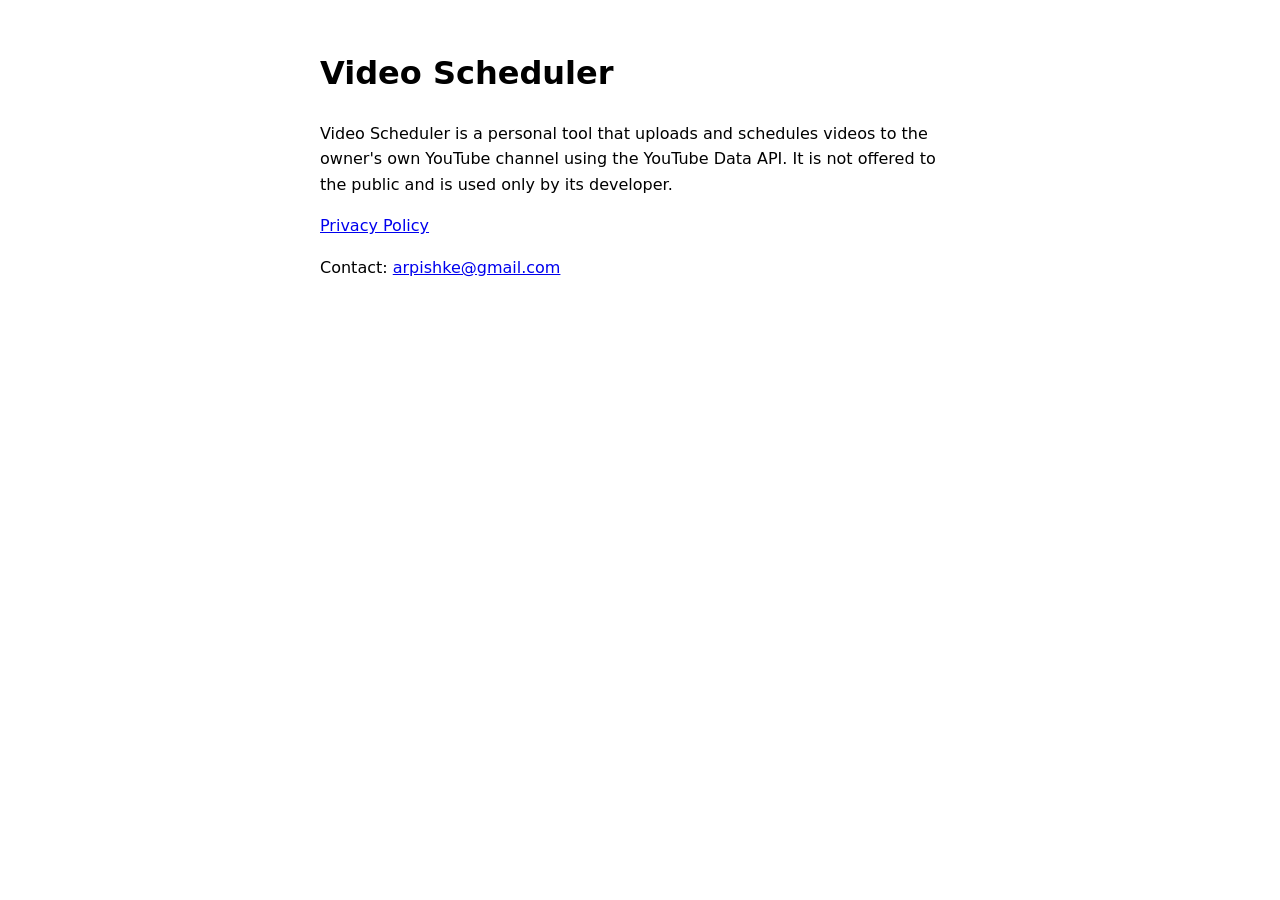
==== index.html @ 2aa082f7 "Add files via upload" ====
<!doctype html>
<html lang="en">
<head>
<meta charset="utf-8">
<meta name="viewport" content="width=device-width, initial-scale=1">
<title>Video Scheduler</title>
<style>body{font-family:system-ui,sans-serif;max-width:640px;margin:48px auto;padding:0 16px;line-height:1.6}</style>
</head>
<body>
<h1>Video Scheduler</h1>
<p>Video Scheduler is a personal tool that uploads and schedules videos to the owner's own YouTube channel using the YouTube Data API. It is not offered to the public and is used only by its developer.</p>
<p><a href="privacy.html">Privacy Policy</a></p>
<p>Contact: <a href="mailto:arpishke@gmail.com">arpishke@gmail.com</a></p>
</body>
</html>
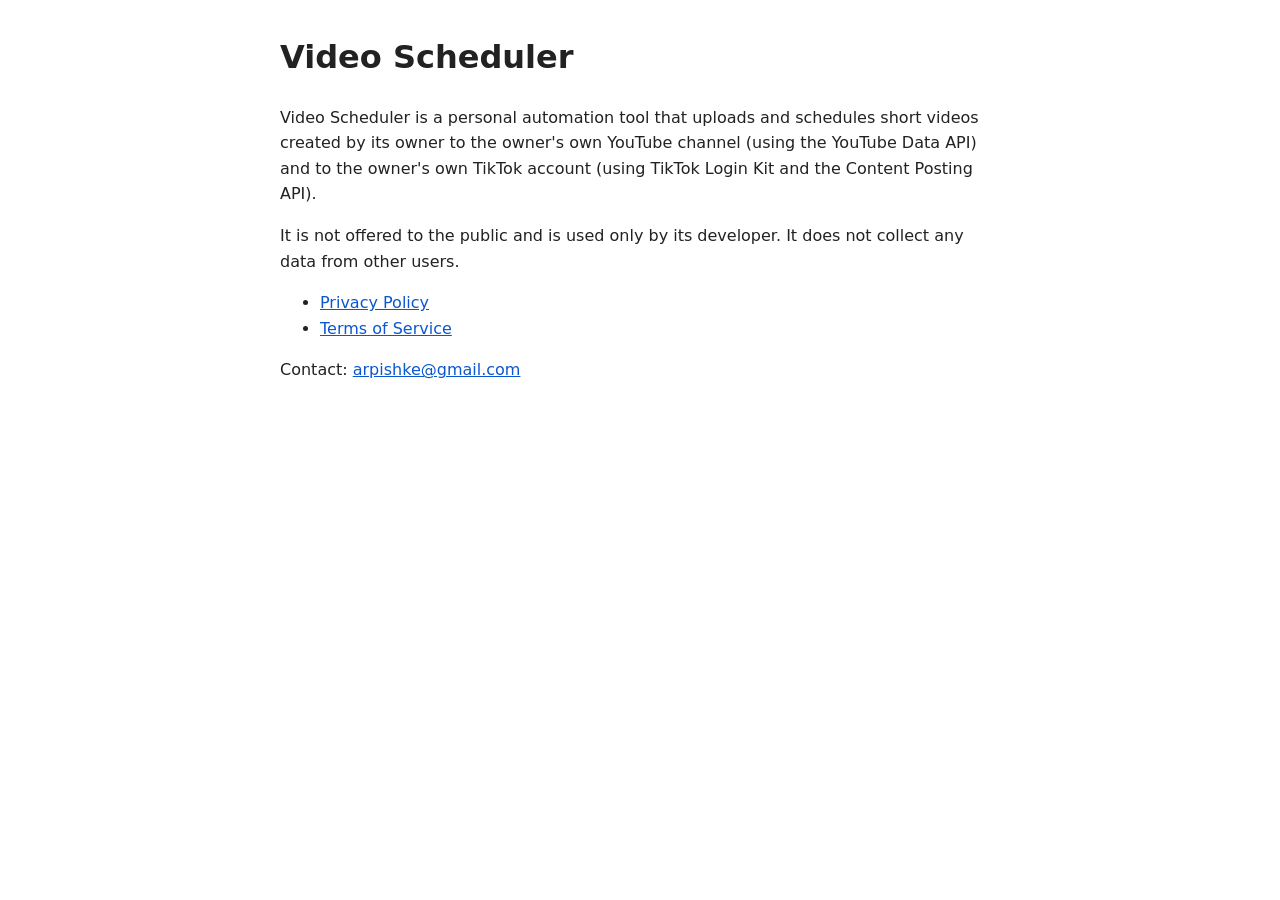
==== commit af4ea032: "Update index.html" ====
--- a/index.html
+++ b/index.html
@@ -1,15 +1,22 @@
-<!doctype html>
+<!DOCTYPE html>
 <html lang="en">
 <head>
 <meta charset="utf-8">
 <meta name="viewport" content="width=device-width, initial-scale=1">
 <title>Video Scheduler</title>
-<style>body{font-family:system-ui,sans-serif;max-width:640px;margin:48px auto;padding:0 16px;line-height:1.6}</style>
+<style>
+  body { font-family: system-ui, sans-serif; max-width: 720px; margin: 2rem auto; padding: 0 1rem; line-height: 1.6; color: #222; }
+  a { color: #0b57d0; }
+</style>
 </head>
 <body>
 <h1>Video Scheduler</h1>
-<p>Video Scheduler is a personal tool that uploads and schedules videos to the owner's own YouTube channel using the YouTube Data API. It is not offered to the public and is used only by its developer.</p>
-<p><a href="privacy.html">Privacy Policy</a></p>
+<p>Video Scheduler is a personal automation tool that uploads and schedules short videos created by its owner to the owner's own YouTube channel (using the YouTube Data API) and to the owner's own TikTok account (using TikTok Login Kit and the Content Posting API).</p>
+<p>It is not offered to the public and is used only by its developer. It does not collect any data from other users.</p>
+<ul>
+  <li><a href="privacy.html">Privacy Policy</a></li>
+  <li><a href="terms.html">Terms of Service</a></li>
+</ul>
 <p>Contact: <a href="mailto:arpishke@gmail.com">arpishke@gmail.com</a></p>
 </body>
 </html>
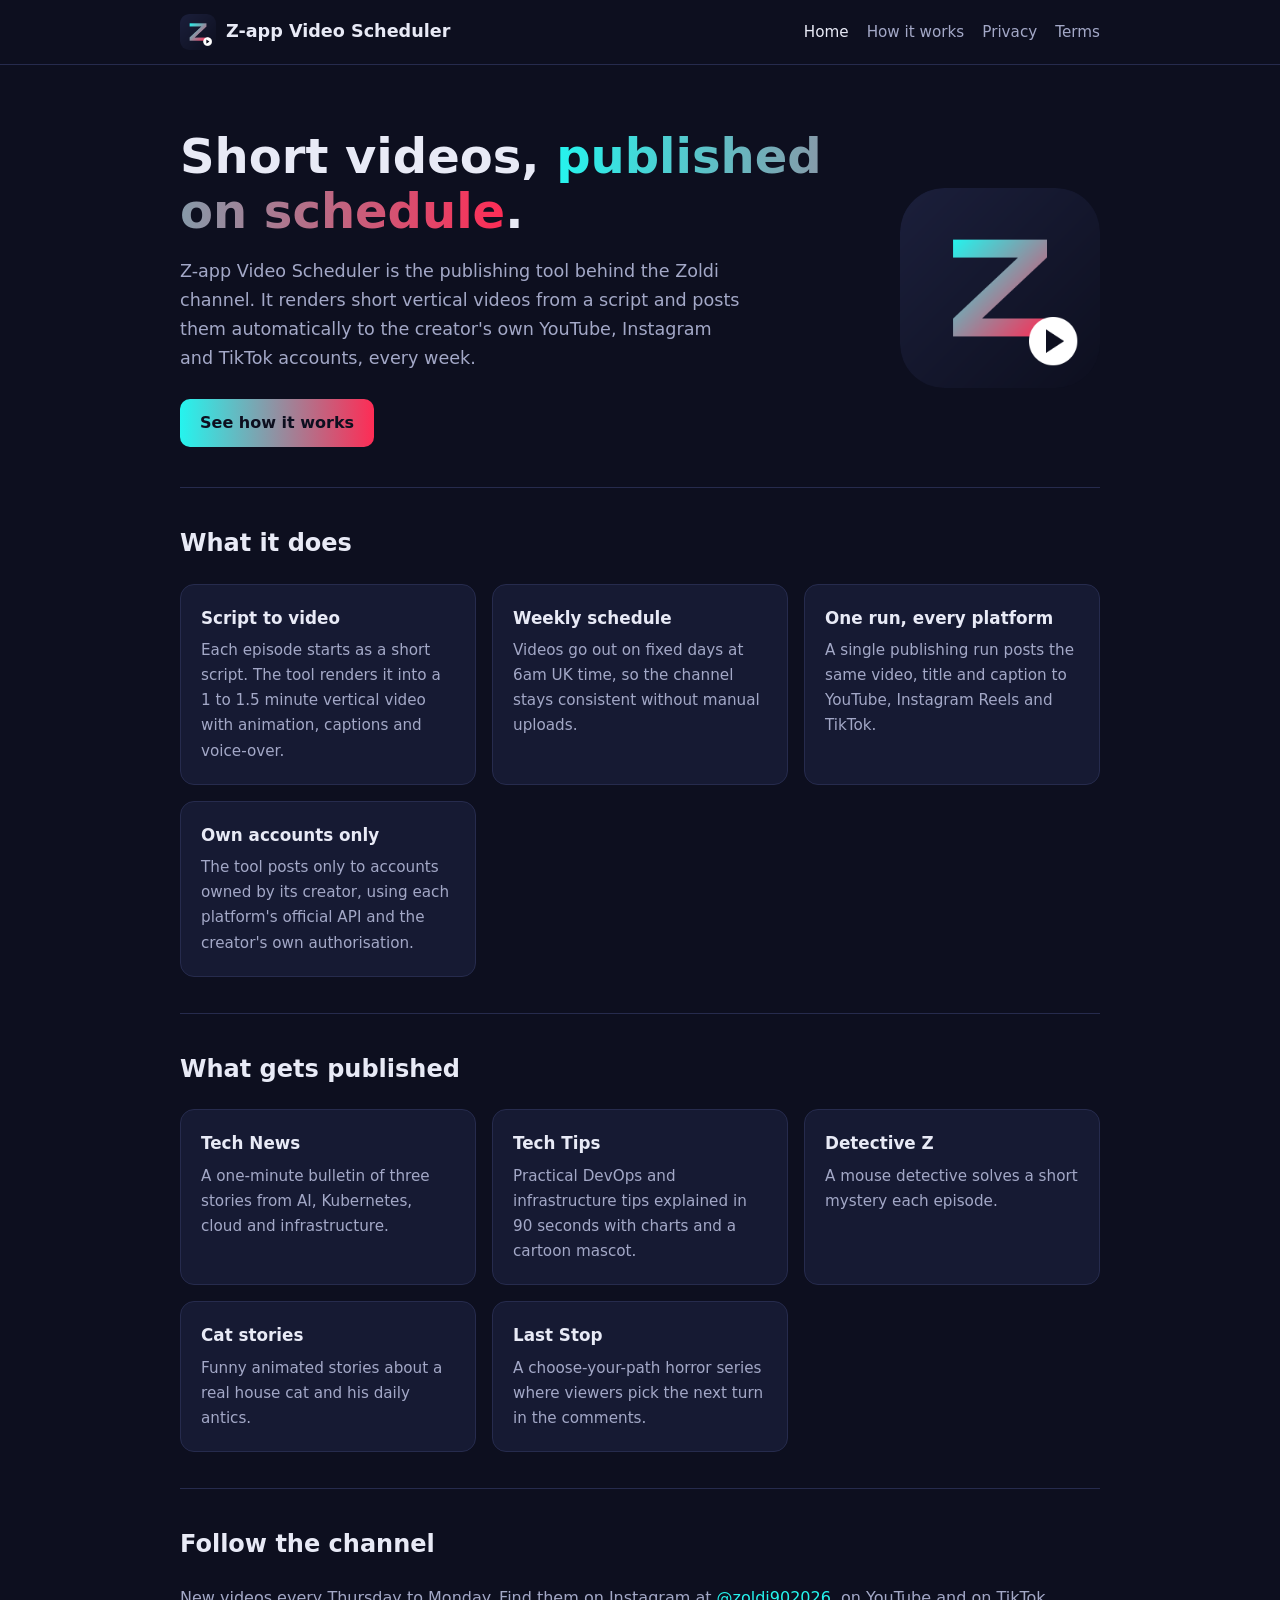
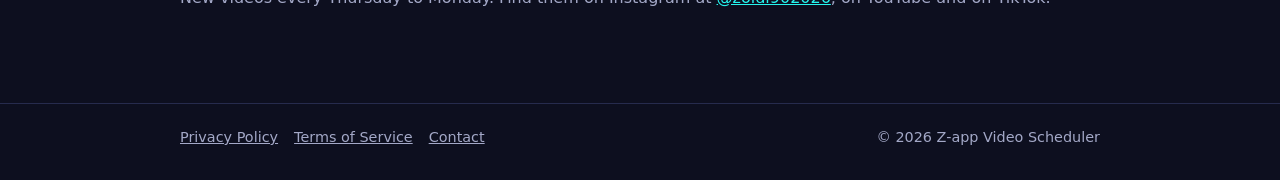
==== commit ecd3b798: "Full site: icon/favicon, nav, how it works, styled pages" ====
--- a/index.html
+++ b/index.html
@@ -3,20 +3,61 @@
 <head>
 <meta charset="utf-8">
 <meta name="viewport" content="width=device-width, initial-scale=1">
-<title>Video Scheduler</title>
-<style>
-  body { font-family: system-ui, sans-serif; max-width: 720px; margin: 2rem auto; padding: 0 1rem; line-height: 1.6; color: #222; }
-  a { color: #0b57d0; }
-</style>
+<title>Z-app Video Scheduler</title>
+<meta name="description" content="Z-app Video Scheduler publishes short vertical videos to YouTube, Instagram and TikTok on a weekly schedule.">
+<link rel="icon" href="favicon.ico" sizes="any">
+<link rel="icon" type="image/svg+xml" href="assets/icon.svg">
+<link rel="icon" type="image/png" sizes="32x32" href="assets/favicon-32.png">
+<link rel="apple-touch-icon" href="assets/apple-touch-icon.png">
+<meta property="og:title" content="Z-app Video Scheduler">
+<meta property="og:description" content="Z-app Video Scheduler publishes short vertical videos to YouTube, Instagram and TikTok on a weekly schedule.">
+<meta property="og:image" content="https://arpinator.github.io/video-scheduler/assets/app-icon-1024.png">
+<link rel="stylesheet" href="style.css">
 </head>
 <body>
-<h1>Video Scheduler</h1>
-<p>Video Scheduler is a personal automation tool that uploads and schedules short videos created by its owner to the owner's own YouTube channel (using the YouTube Data API) and to the owner's own TikTok account (using TikTok Login Kit and the Content Posting API).</p>
-<p>It is not offered to the public and is used only by its developer. It does not collect any data from other users.</p>
-<ul>
-  <li><a href="privacy.html">Privacy Policy</a></li>
-  <li><a href="terms.html">Terms of Service</a></li>
-</ul>
-<p>Contact: <a href="mailto:arpishke@gmail.com">arpishke@gmail.com</a></p>
+<header><div class="wrap">
+  <a class="brand" href="index.html"><img src="assets/app-icon-1024.png" alt="Z-app logo">Z-app Video Scheduler</a>
+  <nav><a href="index.html" class="active">Home</a><a href="how-it-works.html">How it works</a><a href="privacy.html">Privacy</a><a href="terms.html">Terms</a></nav>
+</div></header>
+<main class="wrap">
+  <div class="hero">
+    <div>
+      <h1>Short videos, <span>published on schedule</span>.</h1>
+      <p>Z-app Video Scheduler is the publishing tool behind the Zoldi channel. It renders short vertical videos from a script and posts them automatically to the creator's own YouTube, Instagram and TikTok accounts, every week.</p>
+      <a class="btn" href="how-it-works.html">See how it works</a>
+    </div>
+    <img src="assets/app-icon-1024.png" alt="Z-app icon">
+  </div>
+
+  <section>
+    <h2>What it does</h2>
+    <div class="grid">
+      <div class="card"><h3>Script to video</h3><p>Each episode starts as a short script. The tool renders it into a 1 to 1.5 minute vertical video with animation, captions and voice-over.</p></div>
+      <div class="card"><h3>Weekly schedule</h3><p>Videos go out on fixed days at 6am UK time, so the channel stays consistent without manual uploads.</p></div>
+      <div class="card"><h3>One run, every platform</h3><p>A single publishing run posts the same video, title and caption to YouTube, Instagram Reels and TikTok.</p></div>
+      <div class="card"><h3>Own accounts only</h3><p>The tool posts only to accounts owned by its creator, using each platform's official API and the creator's own authorisation.</p></div>
+    </div>
+  </section>
+
+  <section>
+    <h2>What gets published</h2>
+    <div class="grid">
+      <div class="card"><h3>Tech News</h3><p>A one-minute bulletin of three stories from AI, Kubernetes, cloud and infrastructure.</p></div>
+      <div class="card"><h3>Tech Tips</h3><p>Practical DevOps and infrastructure tips explained in 90 seconds with charts and a cartoon mascot.</p></div>
+      <div class="card"><h3>Detective Z</h3><p>A mouse detective solves a short mystery each episode.</p></div>
+      <div class="card"><h3>Cat stories</h3><p>Funny animated stories about a real house cat and his daily antics.</p></div>
+      <div class="card"><h3>Last Stop</h3><p>A choose-your-path horror series where viewers pick the next turn in the comments.</p></div>
+    </div>
+  </section>
+
+  <section>
+    <h2>Follow the channel</h2>
+    <p class="muted">New videos every Thursday to Monday. Find them on Instagram at <a href="https://www.instagram.com/zoldi902026/">@zoldi902026</a>, on YouTube and on TikTok.</p>
+  </section>
+</main>
+<footer><div class="wrap">
+  <div><a href="privacy.html">Privacy Policy</a><a href="terms.html">Terms of Service</a><a href="mailto:arpishke@gmail.com">Contact</a></div>
+  <div>&copy; 2026 Z-app Video Scheduler</div>
+</div></footer>
 </body>
 </html>
--- a/style.css
+++ b/style.css
@@ -0,0 +1,59 @@
+:root {
+  --bg: #0d0f1f;
+  --panel: #161a33;
+  --text: #e8eaf6;
+  --muted: #a3a8c7;
+  --cyan: #25f4ee;
+  --pink: #fe2c55;
+  --line: #262b4d;
+}
+* { box-sizing: border-box; }
+body {
+  margin: 0;
+  font-family: system-ui, -apple-system, "Segoe UI", Roboto, sans-serif;
+  background: var(--bg);
+  color: var(--text);
+  line-height: 1.65;
+}
+a { color: var(--cyan); }
+.wrap { max-width: 960px; margin: 0 auto; padding: 0 20px; }
+
+header { border-bottom: 1px solid var(--line); }
+header .wrap { display: flex; align-items: center; justify-content: space-between; gap: 16px; padding-top: 14px; padding-bottom: 14px; flex-wrap: wrap; }
+.brand { display: flex; align-items: center; gap: 10px; color: var(--text); text-decoration: none; font-weight: 700; font-size: 1.1rem; }
+.brand img { width: 36px; height: 36px; border-radius: 9px; }
+nav a { color: var(--muted); text-decoration: none; margin-left: 18px; font-size: .95rem; }
+nav a:first-child { margin-left: 0; }
+nav a:hover, nav a.active { color: var(--text); }
+
+.hero { padding: 64px 0 40px; display: grid; grid-template-columns: 1fr auto; gap: 40px; align-items: center; }
+.hero h1 { font-size: clamp(2rem, 5vw, 3rem); line-height: 1.15; margin: 0 0 16px; }
+.hero h1 span { background: linear-gradient(90deg, var(--cyan), var(--pink)); -webkit-background-clip: text; background-clip: text; color: transparent; }
+.hero p { color: var(--muted); font-size: 1.1rem; max-width: 560px; }
+.hero img { width: 200px; height: 200px; border-radius: 44px; }
+.btn { display: inline-block; padding: 11px 20px; border-radius: 10px; background: linear-gradient(90deg, var(--cyan), var(--pink)); color: #0d0f1f; font-weight: 700; text-decoration: none; margin-top: 8px; }
+
+section { padding: 36px 0; border-top: 1px solid var(--line); }
+section h2 { margin-top: 0; }
+.grid { display: grid; grid-template-columns: repeat(auto-fit, minmax(220px, 1fr)); gap: 16px; }
+.card { background: var(--panel); border: 1px solid var(--line); border-radius: 14px; padding: 20px; }
+.card h3 { margin: 0 0 6px; font-size: 1.05rem; }
+.card p { margin: 0; color: var(--muted); font-size: .95rem; }
+
+ol.steps { padding-left: 1.2rem; }
+ol.steps li { margin-bottom: 12px; }
+.muted { color: var(--muted); }
+code { background: var(--panel); padding: 1px 6px; border-radius: 5px; font-size: .9em; }
+
+.doc { padding: 40px 0; max-width: 760px; }
+.doc h1 { margin-top: 0; }
+
+footer { border-top: 1px solid var(--line); margin-top: 40px; }
+footer .wrap { padding-top: 22px; padding-bottom: 30px; display: flex; justify-content: space-between; flex-wrap: wrap; gap: 12px; color: var(--muted); font-size: .9rem; }
+footer a { color: var(--muted); margin-right: 16px; }
+
+@media (max-width: 640px) {
+  .hero { grid-template-columns: 1fr; padding-top: 40px; }
+  .hero img { width: 120px; height: 120px; border-radius: 28px; order: -1; }
+  nav a { margin-left: 12px; }
+}
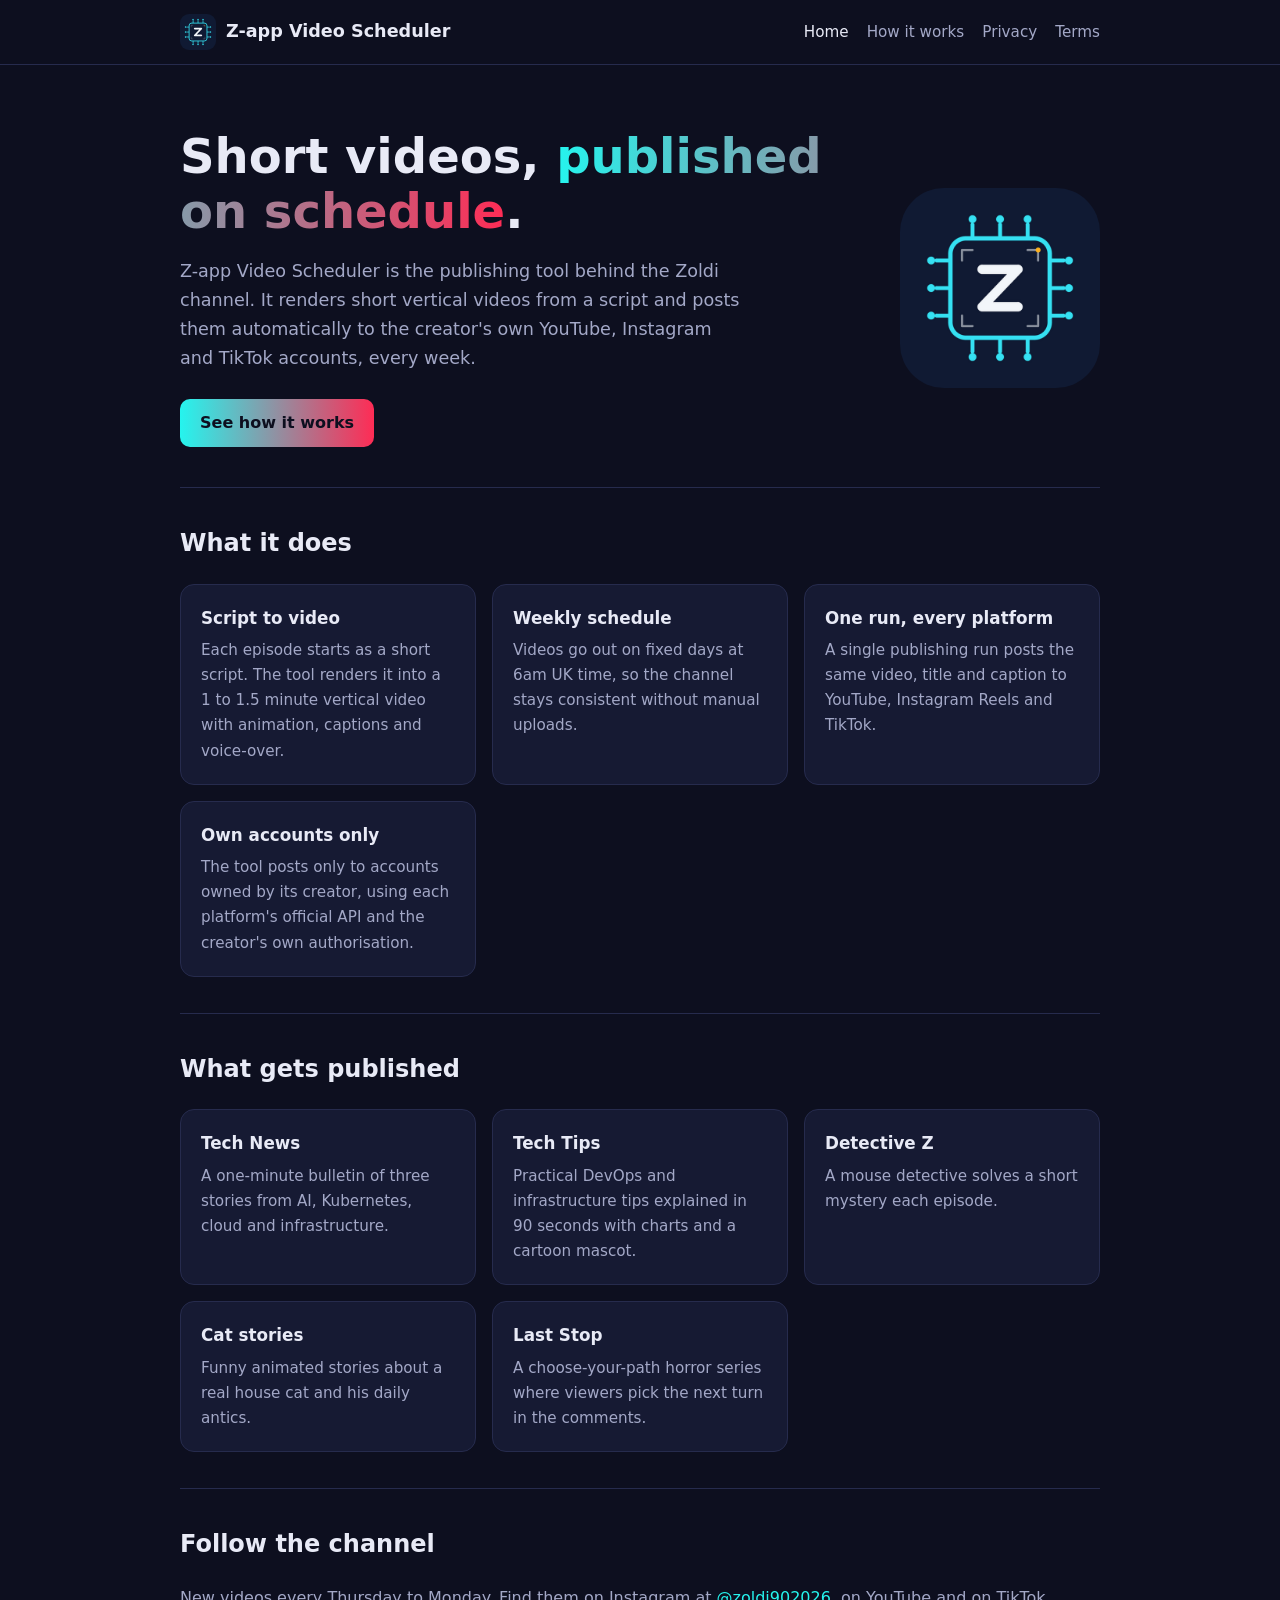
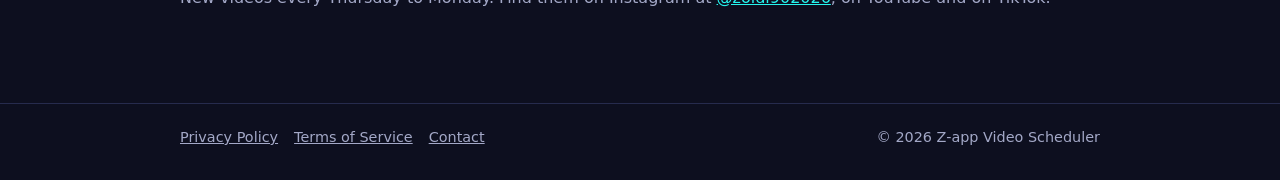
==== commit 746f30c5: "Use original Z-app chip logo for favicon and site logo Co-Authored-By: Claude Opus 5.5 <noreply@anth" ====
--- a/index.html
+++ b/index.html
@@ -6,7 +6,6 @@
 <title>Z-app Video Scheduler</title>
 <meta name="description" content="Z-app Video Scheduler publishes short vertical videos to YouTube, Instagram and TikTok on a weekly schedule.">
 <link rel="icon" href="favicon.ico" sizes="any">
-<link rel="icon" type="image/svg+xml" href="assets/icon.svg">
 <link rel="icon" type="image/png" sizes="32x32" href="assets/favicon-32.png">
 <link rel="apple-touch-icon" href="assets/apple-touch-icon.png">
 <meta property="og:title" content="Z-app Video Scheduler">
--- a/style.css
+++ b/style.css
@@ -45,7 +45,7 @@
 .muted { color: var(--muted); }
 code { background: var(--panel); padding: 1px 6px; border-radius: 5px; font-size: .9em; }
 
-.doc { padding: 40px 0; max-width: 760px; }
+.doc { padding-top: 40px; padding-bottom: 40px; max-width: 760px; }
 .doc h1 { margin-top: 0; }
 
 footer { border-top: 1px solid var(--line); margin-top: 40px; }
